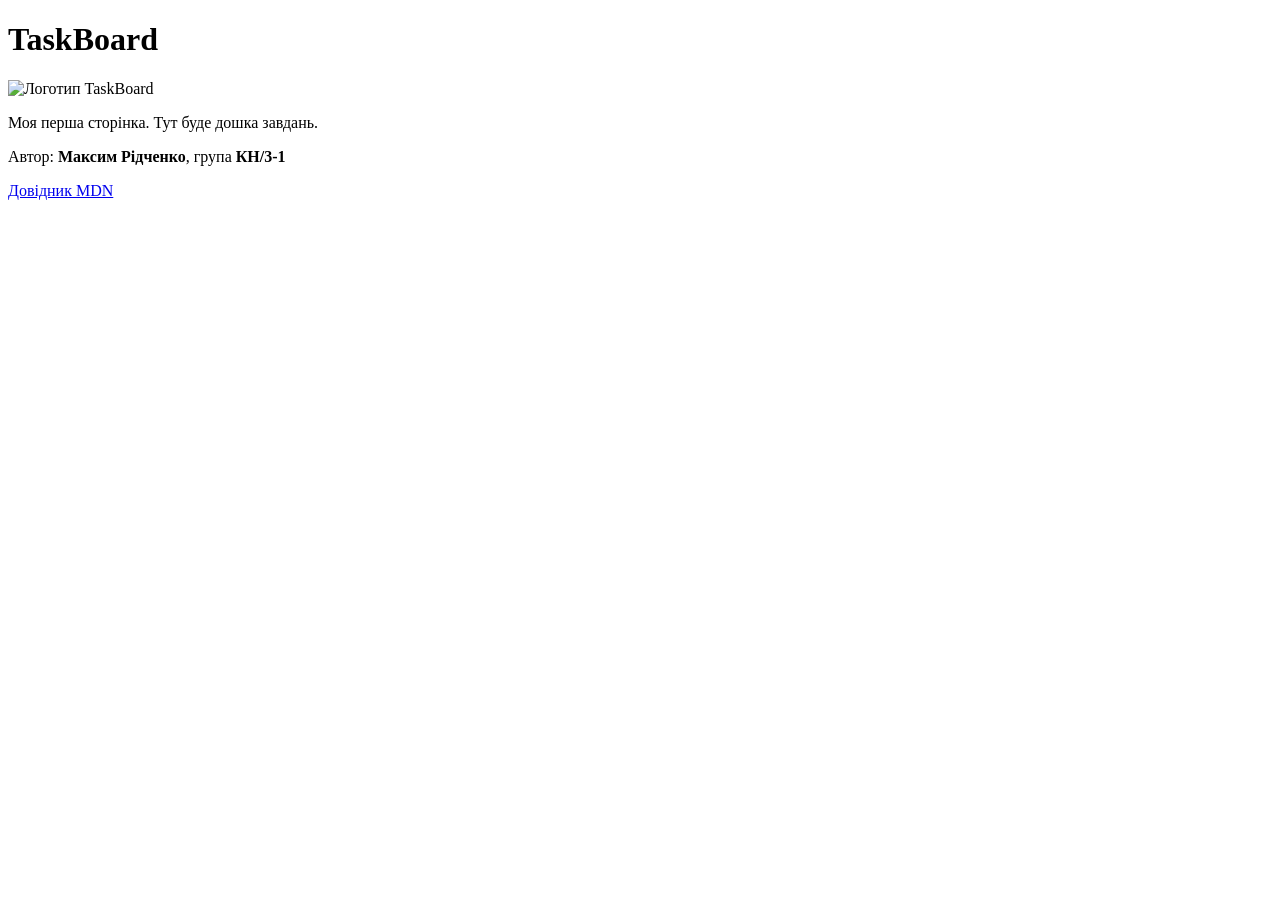
==== index.html @ 5aa1e6c6 "Додати головну сторінку" ====
<!DOCTYPE html>
<html lang="uk">
<head>
    <meta charset="UTF-8">
    <meta name="viewport" content="width=device-width, initial-scale=1.0">
    <title>TaskBoard</title>
</head>
<body>
    <h1>TaskBoard</h1>
    
    <img src="images/logo.png" alt="Логотип TaskBoard" width="200">

    <p>Моя перша сторінка. Тут буде дошка завдань.</p>
    <p>Автор: <strong>Максим Рідченко</strong>, група <strong>КН/3-1</strong></p>

    <a href="https://developer.mozilla.org/uk/">Довідник MDN</a>
</body>
</html>
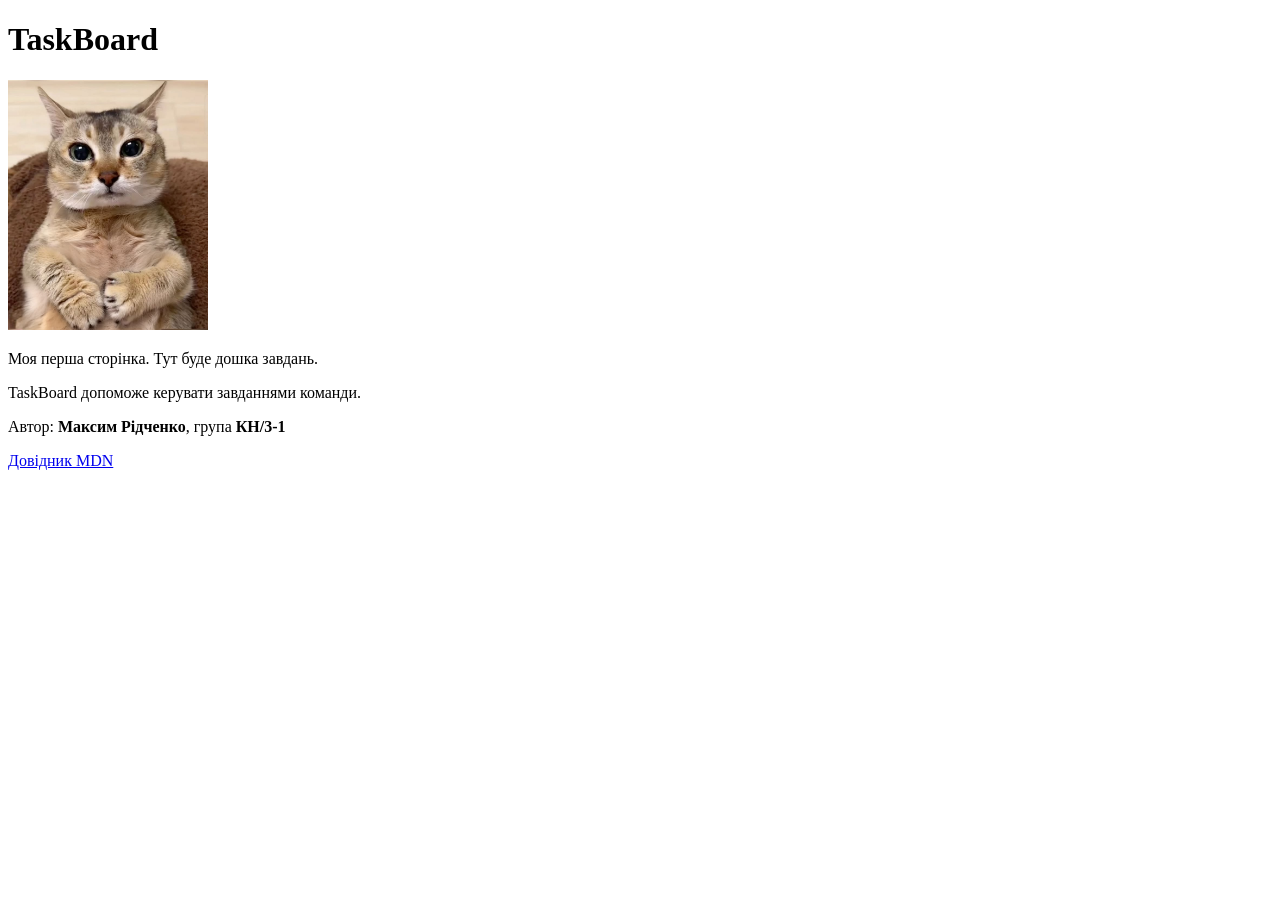
==== commit abd15407: "Перекласти заголовок українською" ====
--- a/index.html
+++ b/index.html
@@ -11,6 +11,7 @@
     <img src="images/logo.png" alt="Логотип TaskBoard" width="200">
 
     <p>Моя перша сторінка. Тут буде дошка завдань.</p>
+    <p>TaskBoard допоможе керувати завданнями команди.</p>
     <p>Автор: <strong>Максим Рідченко</strong>, група <strong>КН/3-1</strong></p>
 
     <a href="https://developer.mozilla.org/uk/">Довідник MDN</a>
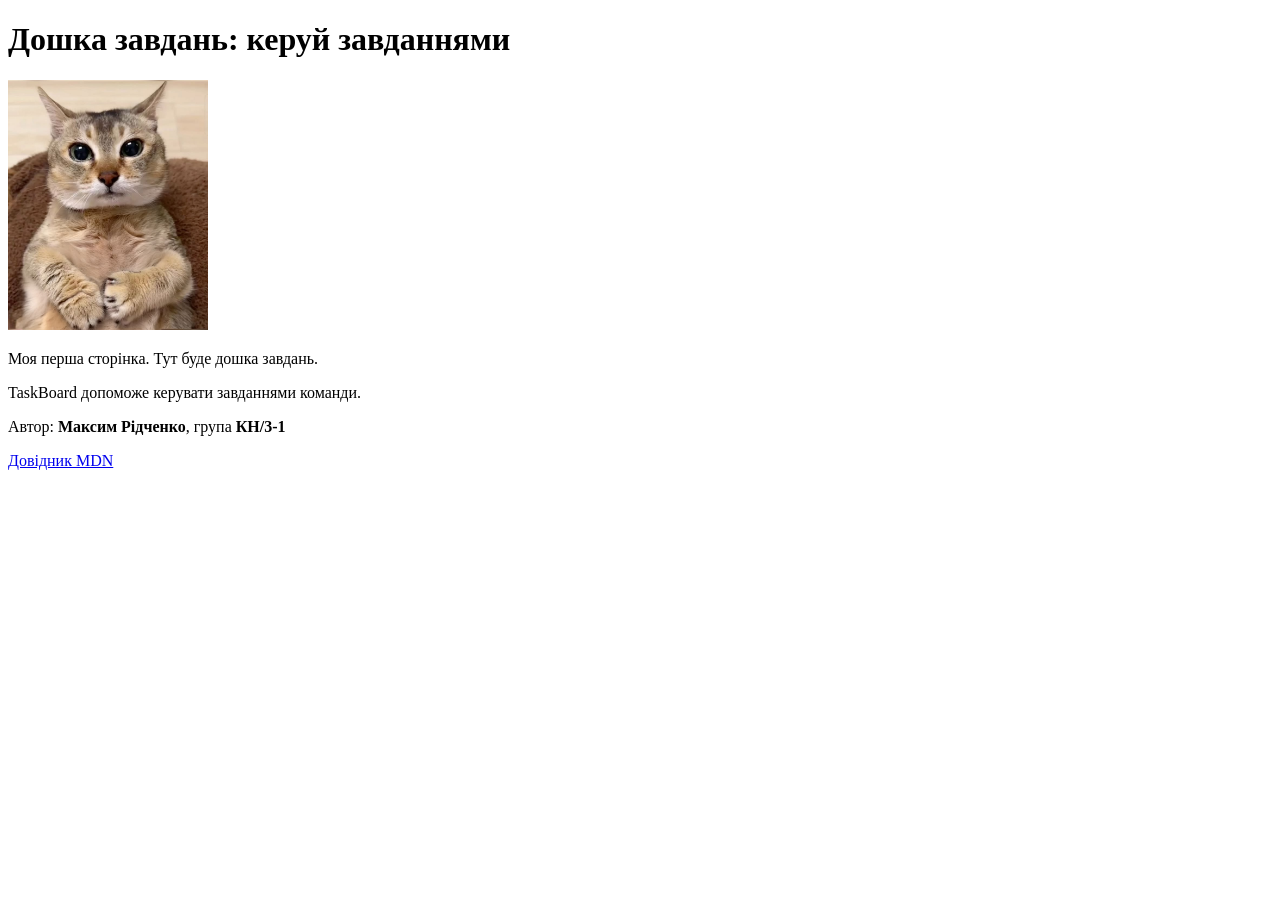
==== commit 232be97c: "Об'єднати варіанти заголовка" ====
--- a/index.html
+++ b/index.html
@@ -6,7 +6,7 @@
     <title>TaskBoard</title>
 </head>
 <body>
-    <h1>TaskBoard</h1>
+    <h1>Дошка завдань: керуй завданнями</h1>
     
     <img src="images/logo.png" alt="Логотип TaskBoard" width="200">
 
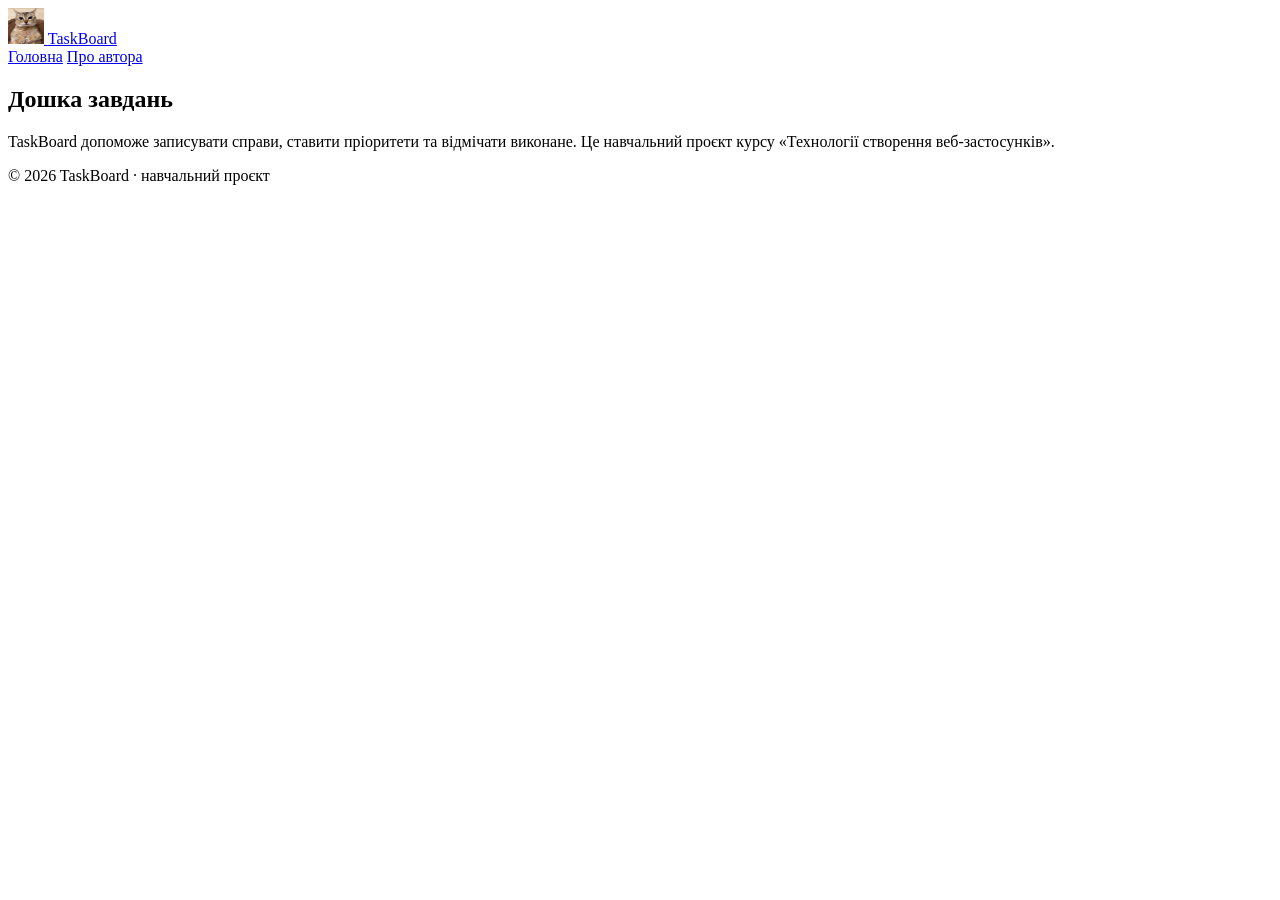
==== commit 5eac3926: "Додати семантичну розмітку та сторінку Про автора" ====
--- a/index.html
+++ b/index.html
@@ -1,19 +1,31 @@
 <!DOCTYPE html>
 <html lang="uk">
 <head>
-    <meta charset="UTF-8">
-    <meta name="viewport" content="width=device-width, initial-scale=1.0">
-    <title>TaskBoard</title>
+  <meta charset="UTF-8">
+  <meta name="viewport" content="width=device-width, initial-scale=1.0">
+  <title>TaskBoard: дошка завдань</title>
 </head>
 <body>
-    <h1>Дошка завдань: керуй завданнями</h1>
-    
-    <img src="images/logo.png" alt="Логотип TaskBoard" width="200">
+  <header class="site-header">
+    <a class="brand" href="index.html">
+      <img src="images/logo.png" alt="Логотип TaskBoard" width="36" height="36">
+      <span>TaskBoard</span>
+    </a>
+    <nav class="nav">
+      <a href="index.html">Головна</a>
+      <a href="about.html">Про автора</a>
+    </nav>
+  </header>
 
-    <p>Моя перша сторінка. Тут буде дошка завдань.</p>
-    <p>TaskBoard допоможе керувати завданнями команди.</p>
-    <p>Автор: <strong>Максим Рідченко</strong>, група <strong>КН/3-1</strong></p>
+  <main class="container">
+    <section class="intro">
+      <h1>Дошка завдань</h1>
+      <p>TaskBoard допоможе записувати справи, ставити пріоритети та відмічати виконане. Це навчальний проєкт курсу «Технології створення веб-застосунків».</p>
+    </section>
+  </main>
 
-    <a href="https://developer.mozilla.org/uk/">Довідник MDN</a>
+  <footer class="site-footer">
+    <p>&copy; 2026 TaskBoard · навчальний проєкт</p>
+  </footer>
 </body>
 </html>
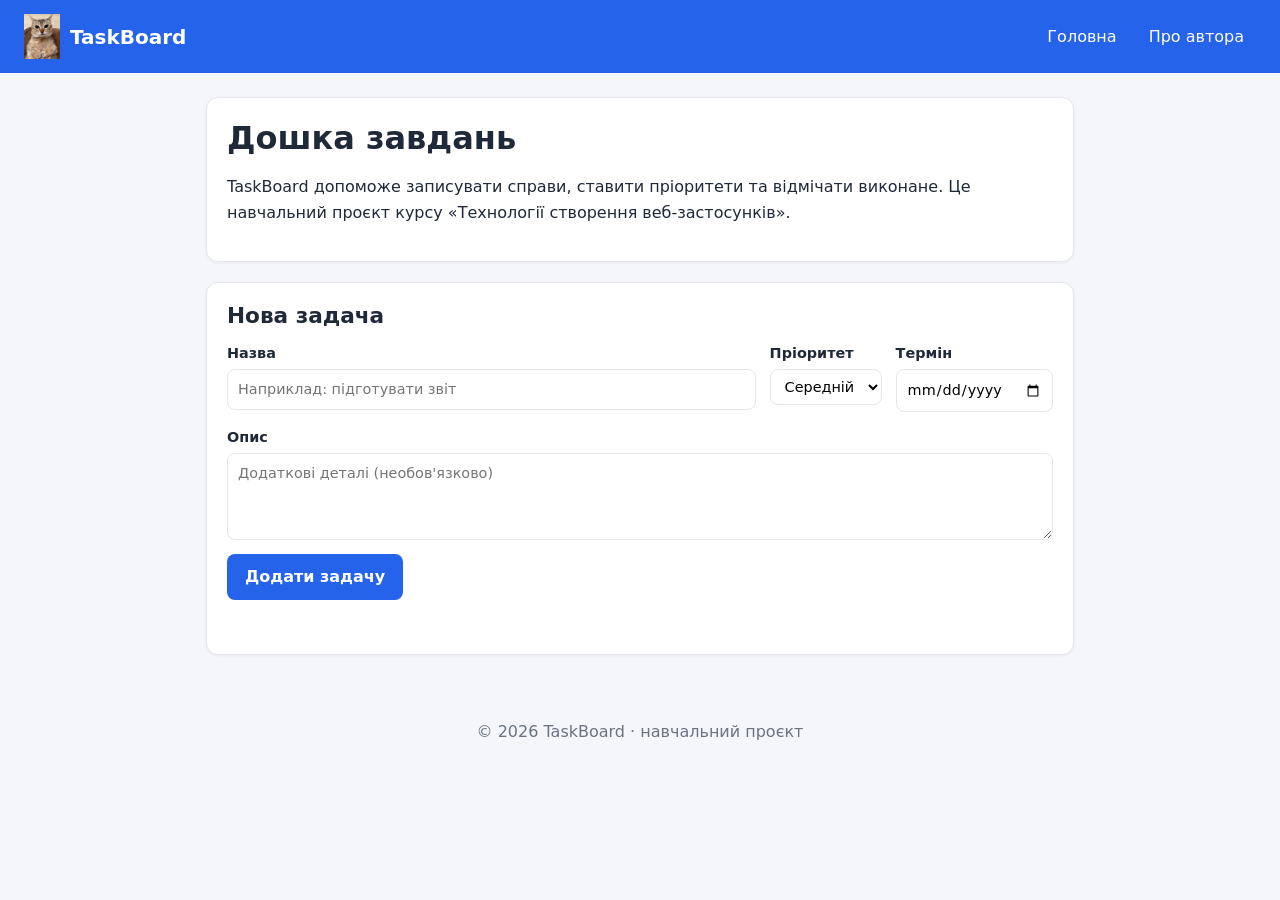
==== commit cad685aa: "Додав форму задачі, Flexbox і адаптивні стилі" ====
--- a/index.html
+++ b/index.html
@@ -4,6 +4,7 @@
   <meta charset="UTF-8">
   <meta name="viewport" content="width=device-width, initial-scale=1.0">
   <title>TaskBoard: дошка завдань</title>
+  <link rel="stylesheet" href="style.css">
 </head>
 <body>
   <header class="site-header">
@@ -22,6 +23,36 @@
       <h1>Дошка завдань</h1>
       <p>TaskBoard допоможе записувати справи, ставити пріоритети та відмічати виконане. Це навчальний проєкт курсу «Технології створення веб-застосунків».</p>
     </section>
+
+    <section class="card">
+      <h2>Нова задача</h2>
+      <form id="task-form" class="task-form">
+        <div class="form-row">
+          <label class="field grow">
+            <span>Назва</span>
+            <input type="text" id="title" name="title" placeholder="Наприклад: підготувати звіт" required maxlength="80">
+          </label>
+          <label class="field">
+            <span>Пріоритет</span>
+            <select id="priority" name="priority">
+              <option value="low">Низький</option>
+              <option value="medium" selected>Середній</option>
+              <option value="high">Високий</option>
+            </select>
+          </label>
+          <label class="field">
+            <span>Термін</span>
+            <input type="date" id="deadline" name="deadline">
+          </label>
+        </div>
+        <label class="field">
+          <span>Опис</span>
+          <textarea id="description" name="description" rows="3" placeholder="Додаткові деталі (необов'язково)"></textarea>
+        </label>
+        <button type="submit" class="btn">Додати задачу</button>
+        <p id="form-message" class="form-message" role="alert"></p>
+      </form>
+    </section>
   </main>
 
   <footer class="site-footer">
--- a/style.css
+++ b/style.css
@@ -0,0 +1,210 @@
+:root {
+  --bg: #f4f6fb;
+  --card: #ffffff;
+  --text: #1f2937;
+  --muted: #6b7280;
+  --primary: #2563eb;
+  --primary-dark: #1d4ed8;
+  --border: #e5e7eb;
+  --success: #16a34a;
+  --danger: #dc2626;
+  --warning: #d97706;
+  --radius: 12px;
+}
+
+* {
+  box-sizing: border-box;
+}
+
+body {
+  margin: 0;
+  font-family: system-ui, "Segoe UI", Roboto, Arial, sans-serif;
+  line-height: 1.6;
+  color: var(--text);
+  background: var(--bg);
+}
+
+h1, h2 {
+  line-height: 1.25;
+  margin: 0 0 12px;
+}
+
+h1 { font-size: 2rem; }
+h2 { font-size: 1.35rem; }
+
+a { color: var(--primary); }
+a:hover { color: var(--primary-dark); }
+
+img { max-width: 100%; height: auto; }
+
+/* Шапка сайту з Flexbox */
+.site-header {
+  background: var(--primary);
+  color: #fff;
+  padding: 14px 24px;
+  display: flex;
+  flex-wrap: wrap;
+  align-items: center;
+  justify-content: space-between;
+  gap: 12px;
+}
+
+.brand {
+  color: #fff;
+  font-weight: 700;
+  font-size: 1.25rem;
+  text-decoration: none;
+  display: flex;
+  align-items: center;
+  gap: 10px;
+}
+
+.nav {
+  display: flex;
+  gap: 8px;
+}
+
+.nav a {
+  color: #fff;
+  text-decoration: none;
+  padding: 6px 12px;
+  border-radius: 8px;
+}
+
+.nav a:hover {
+  background: rgba(255, 255, 255, 0.2);
+}
+
+.container {
+  max-width: 900px;
+  margin: 24px auto;
+  padding: 0 16px;
+}
+
+.card,
+.intro {
+  background: var(--card);
+  border: 1px solid var(--border);
+  border-radius: var(--radius);
+  padding: 20px;
+  margin-bottom: 20px;
+  box-shadow: 0 1px 3px rgba(0, 0, 0, 0.06);
+}
+
+.site-footer {
+  text-align: center;
+  color: var(--muted);
+  padding: 24px 16px;
+}
+
+table {
+  border-collapse: collapse;
+  width: 100%;
+}
+
+th, td {
+  border: 1px solid var(--border);
+  padding: 8px 12px;
+  text-align: left;
+}
+
+th { background: #eef2ff; }
+
+figure { margin: 0 0 16px; }
+figcaption { color: var(--muted); font-size: 0.9rem; }
+
+/* Flexbox для профілю (about.html) */
+.profile {
+  display: flex;
+  gap: 24px;
+  align-items: flex-start;
+}
+
+.profile figure { flex: 0 0 160px; }
+.profile-text { flex: 1; }
+
+/* Форма та поля */
+.task-form {
+  display: flex;
+  flex-direction: column;
+  gap: 14px;
+}
+
+.form-row {
+  display: flex;
+  flex-wrap: wrap;
+  gap: 14px;
+}
+
+.field {
+  display: flex;
+  flex-direction: column;
+  gap: 4px;
+  font-weight: 600;
+  font-size: 0.9rem;
+}
+
+.field.grow { flex: 1 1 260px; }
+
+input[type="text"],
+input[type="date"],
+select,
+textarea {
+  font: inherit;
+  font-weight: 400;
+  padding: 8px 10px;
+  border: 1px solid var(--border);
+  border-radius: 8px;
+  background: #fff;
+}
+
+input:focus,
+select:focus,
+textarea:focus {
+  outline: 2px solid var(--primary);
+  outline-offset: 1px;
+}
+
+.btn {
+  align-self: flex-start;
+  font: inherit;
+  font-weight: 600;
+  color: #fff;
+  background: var(--primary);
+  border: 0;
+  border-radius: 8px;
+  padding: 10px 18px;
+  cursor: pointer;
+}
+
+.btn:hover { background: var(--primary-dark); }
+
+.form-message {
+  margin: 0;
+  min-height: 1.4em;
+  color: var(--danger);
+  font-size: 0.9rem;
+}
+
+/* Медіа-запити для мобільних пристроїв */
+@media (max-width: 600px) {
+  .site-header {
+    flex-direction: column;
+    align-items: flex-start;
+  }
+  .profile {
+    flex-direction: column;
+  }
+  .form-row {
+    flex-direction: column;
+  }
+  .field.grow {
+    flex: 0 0 auto;
+  }
+  .btn {
+    align-self: stretch;
+  }
+  h1 {
+    font-size: 1.6rem;
+  }
+}
